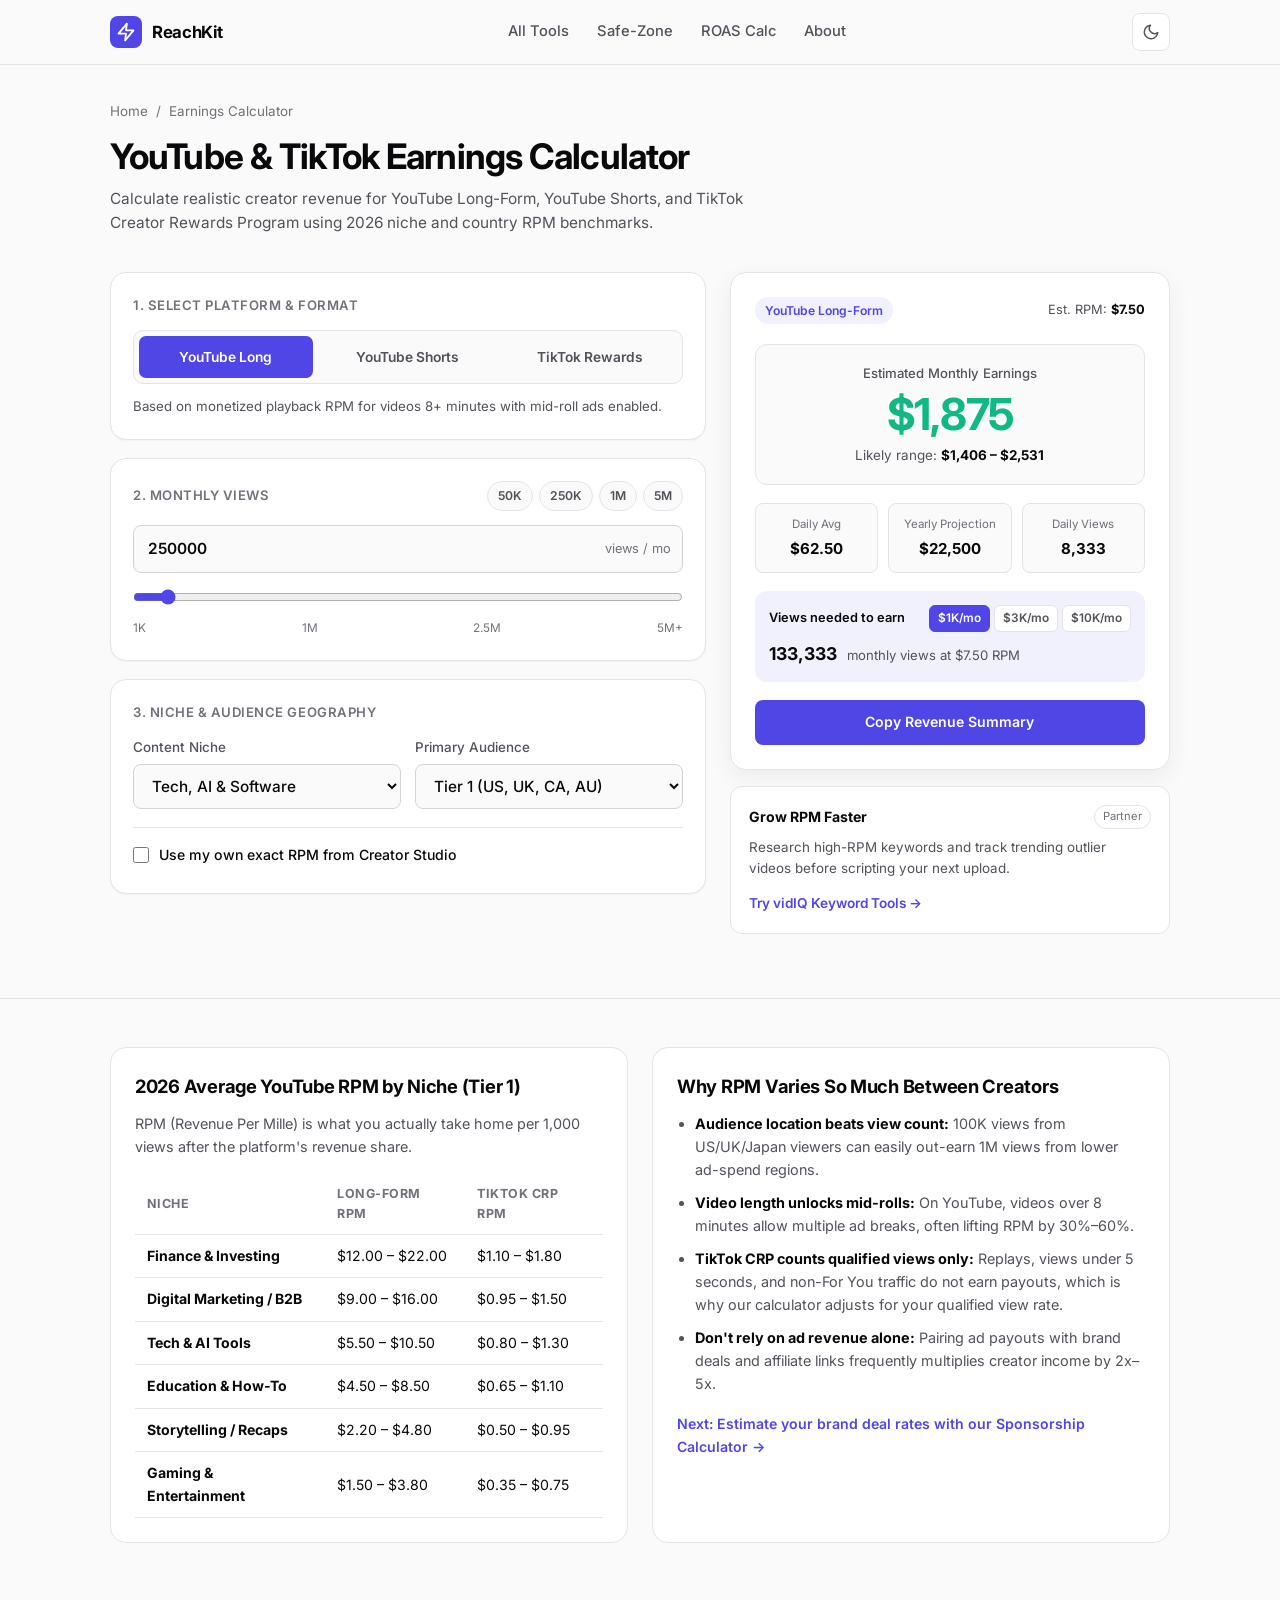
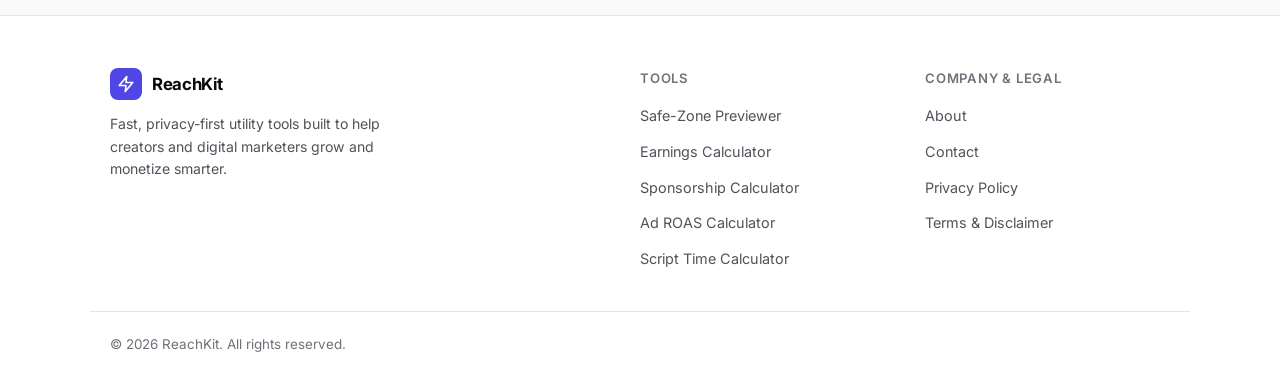
==== tools/earnings-calculator.html @ 717bc02e "Add files via upload" ====
<!DOCTYPE html>
<html lang="en">
<head>
  <meta charset="UTF-8" />
  <meta name="viewport" content="width=device-width, initial-scale=1.0" />
  <title>YouTube &amp; TikTok Earnings Calculator (2026 RPM) — ReachKit</title>
  <link rel="icon" type="image/svg+xml" href="../favicon.svg" />
<meta name="theme-color" content="#4f46e5" />
  <meta
    name="description"
    content="Estimate monthly and yearly income for YouTube Long-Form, YouTube Shorts, and TikTok Creator Rewards Program based on views, niche, and audience country RPM."
  />

  <link rel="preconnect" href="https://fonts.googleapis.com" />
  <link rel="preconnect" href="https://fonts.gstatic.com" crossorigin />
  <link
    href="https://fonts.googleapis.com/css2?family=Inter:wght@400;500;600;700&display=swap"
    rel="stylesheet"
  />

  <!-- Prevent Dark Mode Flash -->
  <script>
    (function () {
      const savedTheme = localStorage.getItem("reachkit-theme");
      const prefersDark = window.matchMedia("(prefers-color-scheme: dark)").matches;
      const theme = savedTheme || (prefersDark ? "dark" : "light");
      document.documentElement.setAttribute("data-theme", theme);
    })();
  </script>

  <link rel="stylesheet" href="../css/style.css" />
  <link rel="stylesheet" href="../css/earnings.css" />
</head>
<body>
  <!-- Header -->
  <header class="site-header">
    <div class="container header-inner">
      <a href="../index.html" class="brand" aria-label="ReachKit Home">
        <span class="brand-icon" aria-hidden="true">
          <svg width="20" height="20" viewBox="0 0 24 24" fill="none" stroke="currentColor" stroke-width="2.2" stroke-linecap="round" stroke-linejoin="round">
            <path d="M13 2L3 14h9l-1 8 10-12h-9l1-8z" />
          </svg>
        </span>
        <span class="brand-name">ReachKit</span>
      </a>

      <nav class="nav-links" id="navLinks" aria-label="Primary Navigation">
        <a href="../index.html#tools" class="nav-link">All Tools</a>
        <a href="safe-zone-previewer.html" class="nav-link">Safe-Zone</a>
        <a href="roas-calculator.html" class="nav-link">ROAS Calc</a>
        <a href="../pages/about.html" class="nav-link">About</a>
      </nav>

      <div class="header-actions">
        <button
          type="button"
          class="icon-btn"
          id="themeToggle"
          aria-label="Toggle Light and Dark Mode"
          title="Toggle Theme"
        >
          <svg class="icon-sun" width="18" height="18" viewBox="0 0 24 24" fill="none" stroke="currentColor" stroke-width="2" stroke-linecap="round" stroke-linejoin="round">
            <circle cx="12" cy="12" r="5" />
            <line x1="12" y1="1" x2="12" y2="3" />
            <line x1="12" y1="21" x2="12" y2="23" />
            <line x1="4.22" y1="4.22" x2="5.64" y2="5.64" />
            <line x1="18.36" y1="18.36" x2="19.78" y2="19.78" />
            <line x1="1" y1="12" x2="3" y2="12" />
            <line x1="21" y1="12" x2="23" y2="12" />
            <line x1="4.22" y1="19.78" x2="5.64" y2="18.36" />
            <line x1="18.36" y1="5.64" x2="19.78" y2="4.22" />
          </svg>
          <svg class="icon-moon" width="18" height="18" viewBox="0 0 24 24" fill="none" stroke="currentColor" stroke-width="2" stroke-linecap="round" stroke-linejoin="round">
            <path d="M21 12.79A9 9 0 1 1 11.21 3 7 7 0 0 0 21 12.79z" />
          </svg>
        </button>

        <button
          type="button"
          class="icon-btn mobile-menu-btn"
          id="mobileMenuToggle"
          aria-label="Toggle Navigation Menu"
          aria-expanded="false"
        >
          <svg width="20" height="20" viewBox="0 0 24 24" fill="none" stroke="currentColor" stroke-width="2" stroke-linecap="round" stroke-linejoin="round">
            <line x1="3" y1="6" x2="21" y2="6" />
            <line x1="3" y1="12" x2="21" y2="12" />
            <line x1="3" y1="18" x2="21" y2="18" />
          </svg>
        </button>
      </div>
    </div>
  </header>

  <main>
    <!-- Tool Intro -->
    <section class="tool-header">
      <div class="container">
        <nav class="breadcrumb" aria-label="Breadcrumb">
          <a href="../index.html">Home</a>
          <span>/</span>
          <span>Earnings Calculator</span>
        </nav>
        <h1>YouTube &amp; TikTok Earnings Calculator</h1>
        <p class="tool-lead">
          Calculate realistic creator revenue for YouTube Long-Form, YouTube Shorts, and TikTok Creator Rewards Program using 2026 niche and country RPM benchmarks.
        </p>
      </div>
    </section>

    <!-- Main Calculator Workspace -->
    <section class="calc-section">
      <div class="container calc-grid">
        <!-- Left Panel: Inputs -->
        <div class="calc-inputs">
          <!-- 1. Platform Selector -->
          <div class="calc-card">
            <label class="calc-label">1. Select Platform &amp; Format</label>
            <div class="platform-tabs" role="tablist">
              <button type="button" class="platform-tab active" data-platform="yt-long" role="tab" aria-selected="true">
                YouTube Long
              </button>
              <button type="button" class="platform-tab" data-platform="yt-shorts" role="tab" aria-selected="false">
                YouTube Shorts
              </button>
              <button type="button" class="platform-tab" data-platform="tiktok-crp" role="tab" aria-selected="false">
                TikTok Rewards
              </button>
            </div>
            <p class="platform-note" id="platformNote">
              Based on monetized playback RPM for videos 8+ minutes with mid-roll ads enabled.
            </p>
          </div>

          <!-- 2. Views Input -->
          <div class="calc-card">
            <div class="label-row">
              <label class="calc-label" for="viewsInput" style="margin-bottom:0;">2. Monthly Views</label>
              <div class="preset-chips">
                <button type="button" class="preset-chip" data-views="50000">50K</button>
                <button type="button" class="preset-chip" data-views="250000">250K</button>
                <button type="button" class="preset-chip" data-views="1000000">1M</button>
                <button type="button" class="preset-chip" data-views="5000000">5M</button>
              </div>
            </div>

            <div class="number-input-wrap">
              <input
                type="number"
                id="viewsInput"
                class="text-input"
                min="0"
                max="100000000"
                step="1000"
                value="250000"
              />
              <span class="input-suffix">views / mo</span>
            </div>

            <input
              type="range"
              id="viewsSlider"
              class="range-slider"
              min="1000"
              max="5000000"
              step="1000"
              value="250000"
            />
            <div class="range-marks">
              <span>1K</span>
              <span>1M</span>
              <span>2.5M</span>
              <span>5M+</span>
            </div>
          </div>

          <!-- 3. Niche & Audience Region -->
          <div class="calc-card">
            <label class="calc-label">3. Niche &amp; Audience Geography</label>

            <div class="form-grid">
              <div class="field-group">
                <label class="field-label" for="nicheSelect">Content Niche</label>
                <select id="nicheSelect" class="select-input">
                  <option value="finance">Finance, Investing &amp; Crypto</option>
                  <option value="marketing">Digital Marketing &amp; Business</option>
                  <option value="tech" selected>Tech, AI &amp; Software</option>
                  <option value="education">Education &amp; Tutorials</option>
                  <option value="lifestyle">Lifestyle, Vlogs &amp; Fitness</option>
                  <option value="storytelling">Movie Recaps &amp; Storytelling</option>
                  <option value="gaming">Gaming &amp; Esports</option>
                  <option value="entertainment">Entertainment &amp; Comedy</option>
                </select>
              </div>

              <div class="field-group">
                <label class="field-label" for="regionSelect">Primary Audience</label>
                <select id="regionSelect" class="select-input">
                  <option value="tier1" selected>Tier 1 (US, UK, CA, AU)</option>
                  <option value="tier2">Tier 2 (Japan, Korea, Western EU)</option>
                  <option value="global">Mixed Global Audience</option>
                  <option value="tier3">Tier 3 (SEA, India, LATAM)</option>
                </select>
              </div>
            </div>

            <!-- TikTok Qualified Views Control (only visible for TikTok CRP) -->
            <div class="qualified-box" id="qualifiedBox" hidden>
              <div class="slider-header">
                <span>Qualified Views Rate (TikTok CRP)</span>
                <strong id="qualifiedValue">50%</strong>
              </div>
              <input type="range" id="qualifiedSlider" class="range-slider" min="20" max="90" value="50" />
              <p class="field-hint">
                Only For You feed views lasting 5+ seconds on 1+ minute videos qualify for payouts (typically 40%–60%).
              </p>
            </div>

            <!-- Custom RPM Override -->
            <div class="custom-rpm-wrap">
              <label class="toggle-inline">
                <input type="checkbox" id="customRpmToggle" />
                <span>Use my own exact RPM from Creator Studio</span>
              </label>

              <div class="custom-rpm-input-box" id="customRpmBox" hidden>
                <div class="number-input-wrap">
                  <span class="input-prefix">$</span>
                  <input
                    type="number"
                    id="customRpmInput"
                    class="text-input has-prefix"
                    min="0.01"
                    max="100"
                    step="0.05"
                    value="4.50"
                  />
                  <span class="input-suffix">per 1K views</span>
                </div>
              </div>
            </div>
          </div>
        </div>

        <!-- Right Panel: Live Results -->
        <div class="results-panel">
          <div class="results-card">
            <div class="results-top">
              <span class="results-badge" id="resultPlatformBadge">YouTube Long-Form</span>
              <span class="rpm-pill">Est. RPM: <strong id="effectiveRpmDisplay">$6.50</strong></span>
            </div>

            <div class="hero-metric">
              <span class="metric-label">Estimated Monthly Earnings</span>
              <div class="metric-value" id="monthlyMid">$1,625</div>
              <div class="metric-range">
                Likely range: <strong id="monthlyRange">$1,219 – $2,194</strong>
              </div>
            </div>

            <div class="sub-metrics">
              <div class="sub-metric-box">
                <span>Daily Avg</span>
                <strong id="dailyEst">$54</strong>
              </div>
              <div class="sub-metric-box">
                <span>Yearly Projection</span>
                <strong id="yearlyEst">$19,500</strong>
              </div>
              <div class="sub-metric-box" id="qualifiedMetricBox" hidden>
                <span>Qualified Views</span>
                <strong id="qualifiedViewsEst">125,000</strong>
              </div>
              <div class="sub-metric-box" id="dailyViewsMetricBox">
                <span>Daily Views</span>
                <strong id="dailyViewsEst">8,333</strong>
              </div>
            </div>

            <!-- Goal Planner Mini Box -->
            <div class="goal-box">
              <div class="goal-header">
                <span>Views needed to earn</span>
                <div class="goal-pills">
                  <button type="button" class="goal-pill active" data-goal="1000">$1K/mo</button>
                  <button type="button" class="goal-pill" data-goal="3000">$3K/mo</button>
                  <button type="button" class="goal-pill" data-goal="10000">$10K/mo</button>
                </div>
              </div>
              <div class="goal-result">
                <strong id="goalViewsOutput">153,846</strong>
                <span id="goalNote">total monthly views at current RPM</span>
              </div>
            </div>

            <div class="results-actions">
              <button type="button" class="btn-primary btn-full" id="copyResultBtn">
                Copy Revenue Summary
              </button>
            </div>
          </div>

          <!-- Native Partner Suggestion -->
          <div class="partner-card">
            <div class="partner-meta">
              <span class="partner-label">Grow RPM Faster</span>
              <span class="partner-tag">Partner</span>
            </div>
            <p>Research high-RPM keywords and track trending outlier videos before scripting your next upload.</p>
            <a href="#" target="_blank" rel="noopener sponsored" class="partner-link">
              Try vidIQ Keyword Tools &rarr;
            </a>
          </div>
        </div>
      </div>
    </section>

    <!-- SEO Benchmark Table & Explainer -->
    <section class="seo-section">
      <div class="container seo-grid">
        <div class="seo-card">
          <h2>2026 Average YouTube RPM by Niche (Tier 1)</h2>
          <p>RPM (Revenue Per Mille) is what you actually take home per 1,000 views after the platform's revenue share.</p>

          <div class="table-wrap">
            <table class="specs-table">
              <thead>
                <tr>
                  <th>Niche</th>
                  <th>Long-Form RPM</th>
                  <th>TikTok CRP RPM</th>
                </tr>
              </thead>
              <tbody>
                <tr>
                  <td><strong>Finance &amp; Investing</strong></td>
                  <td>$12.00 – $22.00</td>
                  <td>$1.10 – $1.80</td>
                </tr>
                <tr>
                  <td><strong>Digital Marketing / B2B</strong></td>
                  <td>$9.00 – $16.00</td>
                  <td>$0.95 – $1.50</td>
                </tr>
                <tr>
                  <td><strong>Tech &amp; AI Tools</strong></td>
                  <td>$5.50 – $10.50</td>
                  <td>$0.80 – $1.30</td>
                </tr>
                <tr>
                  <td><strong>Education &amp; How-To</strong></td>
                  <td>$4.50 – $8.50</td>
                  <td>$0.65 – $1.10</td>
                </tr>
                <tr>
                  <td><strong>Storytelling / Recaps</strong></td>
                  <td>$2.20 – $4.80</td>
                  <td>$0.50 – $0.95</td>
                </tr>
                <tr>
                  <td><strong>Gaming &amp; Entertainment</strong></td>
                  <td>$1.50 – $3.80</td>
                  <td>$0.35 – $0.75</td>
                </tr>
              </tbody>
            </table>
          </div>
        </div>

        <div class="seo-card">
          <h2>Why RPM Varies So Much Between Creators</h2>
          <ul class="tips-list">
            <li><strong>Audience location beats view count:</strong> 100K views from US/UK/Japan viewers can easily out-earn 1M views from lower ad-spend regions.</li>
            <li><strong>Video length unlocks mid-rolls:</strong> On YouTube, videos over 8 minutes allow multiple ad breaks, often lifting RPM by 30%–60%.</li>
            <li><strong>TikTok CRP counts qualified views only:</strong> Replays, views under 5 seconds, and non-For You traffic do not earn payouts, which is why our calculator adjusts for your qualified view rate.</li>
            <li><strong>Don't rely on ad revenue alone:</strong> Pairing ad payouts with brand deals and affiliate links frequently multiplies creator income by 2x–5x.</li>
          </ul>
          <a href="sponsorship-calculator.html" class="next-tool-link">
            Next: Estimate your brand deal rates with our Sponsorship Calculator &rarr;
          </a>
        </div>
      </div>
    </section>
  </main>

  <!-- Footer -->
  <footer class="site-footer">
    <div class="container footer-grid">
      <div class="footer-brand">
        <a href="../index.html" class="brand">
          <span class="brand-icon" aria-hidden="true">
            <svg width="18" height="18" viewBox="0 0 24 24" fill="none" stroke="currentColor" stroke-width="2.2" stroke-linecap="round" stroke-linejoin="round">
              <path d="M13 2L3 14h9l-1 8 10-12h-9l1-8z" />
            </svg>
          </span>
          <span class="brand-name">ReachKit</span>
        </a>
        <p>Fast, privacy-first utility tools built to help creators and digital marketers grow and monetize smarter.</p>
      </div>

      <div class="footer-col">
        <h3>Tools</h3>
        <ul>
          <li><a href="safe-zone-previewer.html">Safe-Zone Previewer</a></li>
          <li><a href="earnings-calculator.html">Earnings Calculator</a></li>
          <li><a href="sponsorship-calculator.html">Sponsorship Calculator</a></li>
          <li><a href="roas-calculator.html">Ad ROAS Calculator</a></li>
          <li><a href="script-time-calculator.html">Script Time Calculator</a></li>
        </ul>
      </div>

      <div class="footer-col">
        <h3>Company &amp; Legal</h3>
        <ul>
          <li><a href="../pages/about.html">About</a></li>
          <li><a href="../pages/contact.html">Contact</a></li>
          <li><a href="../pages/privacy-policy.html">Privacy Policy</a></li>
          <li><a href="../pages/terms.html">Terms &amp; Disclaimer</a></li>
        </ul>
      </div>
    </div>

    <div class="container footer-bottom">
      <p>&copy; <span id="currentYear">2026</span> ReachKit. All rights reserved.</p>
    </div>
  </footer>

  <script src="../js/main.js"></script>
  <script src="../js/earnings.js"></script>
</body>
</html>
---- css/style.css ----
/* =========================================
   ReachKit — Minimalist Design System
   ========================================= */

:root {
  --bg: #fafafa;
  --surface: #ffffff;
  --surface-hover: #f4f4f5;
  --border: #e4e4e7;
  --border-strong: #d4d4d8;
  --text-primary: #09090b;
  --text-secondary: #52525b;
  --text-muted: #71717a;
  --accent: #4f46e5;
  --accent-hover: #4338ca;
  --accent-soft: rgba(79, 70, 229, 0.08);
  --header-bg: rgba(250, 250, 250, 0.85);
  --shadow-sm: 0 1px 2px rgba(0, 0, 0, 0.04);
  --shadow-md: 0 8px 24px rgba(0, 0, 0, 0.06);
  --radius-sm: 8px;
  --radius-md: 12px;
  --radius-lg: 16px;
  --container-max: 1100px;
}

[data-theme="dark"] {
  --bg: #09090b;
  --surface: #131316;
  --surface-hover: #1c1c21;
  --border: #27272a;
  --border-strong: #3f3f46;
  --text-primary: #fafafa;
  --text-secondary: #a1a1aa;
  --text-muted: #71717a;
  --accent: #6366f1;
  --accent-hover: #818cf8;
  --accent-soft: rgba(99, 102, 241, 0.14);
  --header-bg: rgba(9, 9, 11, 0.85);
  --shadow-sm: 0 1px 2px rgba(0, 0, 0, 0.3);
  --shadow-md: 0 10px 28px rgba(0, 0, 0, 0.45);
}

/* Base Reset */
*,
*::before,
*::after {
  box-sizing: border-box;
  margin: 0;
  padding: 0;
}

html {
  scroll-behavior: smooth;
}

body {
  font-family: "Inter", -apple-system, BlinkMacSystemFont, "Segoe UI", Roboto, sans-serif;
  background-color: var(--bg);
  color: var(--text-primary);
  line-height: 1.6;
  -webkit-font-smoothing: antialiased;
  transition: background-color 0.2s ease, color 0.2s ease;
}

a {
  color: inherit;
  text-decoration: none;
}

button {
  font: inherit;
  cursor: pointer;
  background: none;
  border: none;
  color: inherit;
}

.container {
  width: 100%;
  max-width: var(--container-max);
  margin: 0 auto;
  padding: 0 20px;
}

/* =========================================
   1. Sticky Header
   ========================================= */
.site-header {
  position: sticky;
  top: 0;
  z-index: 50;
  background-color: var(--header-bg);
  backdrop-filter: blur(12px);
  -webkit-backdrop-filter: blur(12px);
  border-bottom: 1px solid var(--border);
}

.header-inner {
  height: 64px;
  display: flex;
  align-items: center;
  justify-content: space-between;
  gap: 16px;
}

.brand {
  display: inline-flex;
  align-items: center;
  gap: 10px;
  font-weight: 700;
  font-size: 1.05rem;
  letter-spacing: -0.02em;
}

.brand-icon {
  width: 32px;
  height: 32px;
  border-radius: var(--radius-sm);
  background: var(--accent);
  color: #ffffff;
  display: inline-flex;
  align-items: center;
  justify-content: center;
}

.nav-links {
  display: flex;
  align-items: center;
  gap: 28px;
}

.nav-link {
  font-size: 0.92rem;
  font-weight: 500;
  color: var(--text-secondary);
  transition: color 0.15s ease;
}

.nav-link:hover {
  color: var(--text-primary);
}

.header-actions {
  display: flex;
  align-items: center;
  gap: 8px;
}

.icon-btn {
  width: 38px;
  height: 38px;
  border-radius: var(--radius-sm);
  border: 1px solid var(--border);
  background: var(--surface);
  color: var(--text-secondary);
  display: inline-flex;
  align-items: center;
  justify-content: center;
  transition: border-color 0.15s ease, color 0.15s ease, background-color 0.15s ease;
}

.icon-btn:hover {
  border-color: var(--border-strong);
  color: var(--text-primary);
  background: var(--surface-hover);
}

/* Theme Icon Visibility */
.icon-sun {
  display: none;
}
.icon-moon {
  display: block;
}

[data-theme="dark"] .icon-sun {
  display: block;
}
[data-theme="dark"] .icon-moon {
  display: none;
}

.mobile-menu-btn {
  display: none;
}

/* =========================================
   2. Hero & Filter Tabs
   ========================================= */
.hero {
  padding: 64px 0 36px;
  text-align: center;
}

.hero-inner {
  max-width: 720px;
}

.hero-badge {
  display: inline-block;
  font-size: 0.78rem;
  font-weight: 600;
  color: var(--accent);
  background: var(--accent-soft);
  padding: 5px 12px;
  border-radius: 999px;
  margin-bottom: 18px;
  letter-spacing: 0.01em;
}

.hero h1 {
  font-size: clamp(1.9rem, 4vw, 2.75rem);
  font-weight: 700;
  line-height: 1.18;
  letter-spacing: -0.03em;
  margin-bottom: 14px;
}

.hero-subtitle {
  font-size: 1.05rem;
  color: var(--text-secondary);
  max-width: 580px;
  margin: 0 auto 28px;
}

.filter-tabs {
  display: inline-flex;
  flex-wrap: wrap;
  justify-content: center;
  gap: 8px;
  background: var(--surface);
  border: 1px solid var(--border);
  padding: 5px;
  border-radius: 12px;
  box-shadow: var(--shadow-sm);
}

.filter-tab {
  padding: 8px 16px;
  border-radius: 8px;
  font-size: 0.88rem;
  font-weight: 500;
  color: var(--text-secondary);
  display: inline-flex;
  align-items: center;
  gap: 6px;
  transition: all 0.15s ease;
}

.filter-tab:hover {
  color: var(--text-primary);
}

.filter-tab.active {
  background: var(--text-primary);
  color: var(--bg);
}

.tab-count {
  font-size: 0.75rem;
  opacity: 0.75;
}

/* =========================================
   3. Tools Grid
   ========================================= */
.tools-section {
  padding: 12px 0 64px;
}

.tools-grid {
  display: grid;
  grid-template-columns: repeat(3, 1fr);
  gap: 20px;
}

.tool-card {
  background: var(--surface);
  border: 1px solid var(--border);
  border-radius: var(--radius-lg);
  padding: 24px;
  display: flex;
  flex-direction: column;
  box-shadow: var(--shadow-sm);
  transition: transform 0.2s ease, border-color 0.2s ease, box-shadow 0.2s ease;
}

.tool-card:hover {
  transform: translateY(-3px);
  border-color: var(--border-strong);
  box-shadow: var(--shadow-md);
}

.tool-card.is-hidden {
  display: none;
}

.tool-card.fade-in {
  animation: fadeUp 0.25s ease forwards;
}

@keyframes fadeUp {
  from {
    opacity: 0;
    transform: translateY(6px);
  }
  to {
    opacity: 1;
    transform: translateY(0);
  }
}

.tool-card-top {
  display: flex;
  align-items: center;
  justify-content: space-between;
  margin-bottom: 18px;
}

.tool-icon {
  width: 44px;
  height: 44px;
  border-radius: 10px;
  display: inline-flex;
  align-items: center;
  justify-content: center;
}

.icon-indigo {
  background: rgba(79, 70, 229, 0.12);
  color: #6366f1;
}
.icon-emerald {
  background: rgba(16, 185, 129, 0.12);
  color: #10b981;
}
.icon-amber {
  background: rgba(245, 158, 11, 0.12);
  color: #f59e0b;
}
.icon-sky {
  background: rgba(14, 165, 233, 0.12);
  color: #0ea5e9;
}
.icon-rose {
  background: rgba(244, 63, 94, 0.12);
  color: #f43f5e;
}

.category-tag {
  font-size: 0.75rem;
  font-weight: 500;
  color: var(--text-muted);
  background: var(--surface-hover);
  border: 1px solid var(--border);
  padding: 3px 10px;
  border-radius: 999px;
}

.tool-card h2 {
  font-size: 1.08rem;
  font-weight: 600;
  letter-spacing: -0.015em;
  margin-bottom: 8px;
}

.tool-card p {
  font-size: 0.9rem;
  color: var(--text-secondary);
  margin-bottom: 22px;
  flex-grow: 1;
}

.tool-cta {
  display: inline-flex;
  align-items: center;
  gap: 6px;
  font-size: 0.9rem;
  font-weight: 600;
  color: var(--accent);
  width: fit-content;
  transition: gap 0.15s ease, color 0.15s ease;
}

.tool-cta:hover {
  color: var(--accent-hover);
  gap: 10px;
}

/* =========================================
   4. Recommended Creator Stack (Native Monetization)
   ========================================= */
.stack-section {
  padding: 56px 0;
  border-top: 1px solid var(--border);
}

.section-header {
  display: flex;
  align-items: flex-end;
  justify-content: space-between;
  gap: 16px;
  margin-bottom: 24px;
}

.section-header h2 {
  font-size: 1.35rem;
  font-weight: 700;
  letter-spacing: -0.02em;
  margin-bottom: 4px;
}

.section-header p {
  font-size: 0.92rem;
  color: var(--text-secondary);
}

.disclosure-note {
  font-size: 0.75rem;
  color: var(--text-muted);
  border: 1px solid var(--border);
  padding: 3px 10px;
  border-radius: 999px;
  white-space: nowrap;
}

.stack-grid {
  display: grid;
  grid-template-columns: repeat(3, 1fr);
  gap: 18px;
}

.stack-card {
  background: var(--surface);
  border: 1px solid var(--border);
  border-radius: var(--radius-md);
  padding: 20px;
  display: flex;
  flex-direction: column;
  transition: border-color 0.15s ease, transform 0.15s ease;
}

.stack-card:hover {
  border-color: var(--border-strong);
  transform: translateY(-2px);
}

.stack-meta {
  display: flex;
  align-items: center;
  justify-content: space-between;
  margin-bottom: 10px;
}

.stack-name {
  font-weight: 600;
  font-size: 1rem;
}

.stack-pill {
  font-size: 0.72rem;
  font-weight: 500;
  color: var(--accent);
  background: var(--accent-soft);
  padding: 2px 8px;
  border-radius: 6px;
}

.stack-card p {
  font-size: 0.88rem;
  color: var(--text-secondary);
  margin-bottom: 14px;
  flex-grow: 1;
}

.stack-link {
  font-size: 0.86rem;
  font-weight: 600;
  color: var(--text-primary);
}

.ad-slot {
  margin-top: 28px;
  min-height: 90px;
  border: 1px dashed var(--border-strong);
  border-radius: var(--radius-md);
  display: flex;
  align-items: center;
  justify-content: center;
  color: var(--text-muted);
  font-size: 0.82rem;
}

/* =========================================
   5. Trust Strip & Mini-FAQ
   ========================================= */
.trust-faq-section {
  padding: 56px 0 72px;
  border-top: 1px solid var(--border);
}

.trust-strip {
  display: grid;
  grid-template-columns: repeat(3, 1fr);
  gap: 18px;
  margin-bottom: 56px;
}

.trust-item {
  display: flex;
  align-items: flex-start;
  gap: 12px;
  padding: 18px;
  background: var(--surface);
  border: 1px solid var(--border);
  border-radius: var(--radius-md);
}

.trust-item svg {
  color: var(--accent);
  flex-shrink: 0;
  margin-top: 2px;
}

.trust-item strong {
  display: block;
  font-size: 0.92rem;
  margin-bottom: 2px;
}

.trust-item span {
  font-size: 0.84rem;
  color: var(--text-secondary);
}

.faq-wrapper {
  max-width: 760px;
  margin: 0 auto;
}

.faq-wrapper h2 {
  font-size: 1.35rem;
  font-weight: 700;
  letter-spacing: -0.02em;
  text-align: center;
  margin-bottom: 24px;
}

.faq-list {
  display: flex;
  flex-direction: column;
  gap: 10px;
}

.faq-item {
  background: var(--surface);
  border: 1px solid var(--border);
  border-radius: var(--radius-md);
  overflow: hidden;
}

.faq-question {
  width: 100%;
  padding: 16px 20px;
  display: flex;
  align-items: center;
  justify-content: space-between;
  gap: 16px;
  text-align: left;
  font-size: 0.95rem;
  font-weight: 600;
}

.faq-chevron {
  flex-shrink: 0;
  color: var(--text-muted);
  transition: transform 0.2s ease;
}

.faq-question[aria-expanded="true"] .faq-chevron {
  transform: rotate(180deg);
}

.faq-answer {
  padding: 0 20px 18px;
  font-size: 0.9rem;
  color: var(--text-secondary);
}

/* =========================================
   6. Footer
   ========================================= */
.site-footer {
  border-top: 1px solid var(--border);
  background: var(--surface);
  padding: 52px 0 28px;
}

.footer-grid {
  display: grid;
  grid-template-columns: 2fr 1fr 1fr;
  gap: 40px;
  margin-bottom: 40px;
}

.footer-brand p {
  margin-top: 12px;
  font-size: 0.88rem;
  color: var(--text-secondary);
  max-width: 320px;
}

.footer-col h3 {
  font-size: 0.82rem;
  font-weight: 600;
  text-transform: uppercase;
  letter-spacing: 0.06em;
  color: var(--text-muted);
  margin-bottom: 14px;
}

.footer-col ul {
  list-style: none;
  display: flex;
  flex-direction: column;
  gap: 10px;
}

.footer-col a {
  font-size: 0.9rem;
  color: var(--text-secondary);
  transition: color 0.15s ease;
}

.footer-col a:hover {
  color: var(--text-primary);
}

.footer-bottom {
  border-top: 1px solid var(--border);
  padding-top: 22px;
  font-size: 0.84rem;
  color: var(--text-muted);
}

/* =========================================
   Responsive Breakpoints
   ========================================= */
@media (max-width: 960px) {
  .tools-grid,
  .stack-grid,
  .trust-strip {
    grid-template-columns: repeat(2, 1fr);
  }
}

@media (max-width: 680px) {
  .mobile-menu-btn {
    display: inline-flex;
  }

  .nav-links {
    display: none;
    position: absolute;
    top: 64px;
    left: 0;
    right: 0;
    background: var(--surface);
    border-bottom: 1px solid var(--border);
    flex-direction: column;
    align-items: flex-start;
    padding: 16px 20px;
    gap: 14px;
    box-shadow: var(--shadow-md);
  }

  .nav-links.is-open {
    display: flex;
  }

  .hero {
    padding: 44px 0 28px;
  }

  .tools-grid,
  .stack-grid,
  .trust-strip,
  .footer-grid {
    grid-template-columns: 1fr;
  }

  .section-header {
    flex-direction: column;
    align-items: flex-start;
  }
}
---- css/earnings.css ----
/* =========================================
   Tool #2: Earnings Calculator Styles
   ========================================= */

.tool-header {
  padding: 36px 0 24px;
}

.breadcrumb {
  display: flex;
  align-items: center;
  gap: 8px;
  font-size: 0.84rem;
  color: var(--text-muted);
  margin-bottom: 12px;
}

.breadcrumb a:hover {
  color: var(--text-primary);
}

.tool-header h1 {
  font-size: clamp(1.6rem, 3.2vw, 2.2rem);
  font-weight: 700;
  letter-spacing: -0.025em;
  line-height: 1.2;
  margin-bottom: 10px;
}

.tool-lead {
  color: var(--text-secondary);
  max-width: 680px;
  font-size: 0.96rem;
}

/* Main Grid */
.calc-section {
  padding: 12px 0 64px;
}

.calc-grid {
  display: grid;
  grid-template-columns: 1.15fr 0.85fr;
  gap: 24px;
  align-items: start;
}

.calc-inputs {
  display: flex;
  flex-direction: column;
  gap: 18px;
}

.calc-card {
  background: var(--surface);
  border: 1px solid var(--border);
  border-radius: var(--radius-lg);
  padding: 22px;
  box-shadow: var(--shadow-sm);
}

.calc-label {
  display: block;
  font-size: 0.82rem;
  font-weight: 600;
  text-transform: uppercase;
  letter-spacing: 0.04em;
  color: var(--text-muted);
  margin-bottom: 14px;
}

/* Platform Tabs */
.platform-tabs {
  display: grid;
  grid-template-columns: repeat(3, 1fr);
  gap: 8px;
  background: var(--bg);
  padding: 5px;
  border-radius: 10px;
  border: 1px solid var(--border);
}

.platform-tab {
  padding: 10px 8px;
  border-radius: 7px;
  font-size: 0.86rem;
  font-weight: 600;
  color: var(--text-secondary);
  transition: all 0.15s ease;
}

.platform-tab:hover {
  color: var(--text-primary);
}

.platform-tab.active {
  background: var(--accent);
  color: #ffffff;
}

.platform-note {
  margin-top: 12px;
  font-size: 0.83rem;
  color: var(--text-secondary);
}

/* Views & Preset Chips */
.label-row {
  display: flex;
  align-items: center;
  justify-content: space-between;
  flex-wrap: wrap;
  gap: 10px;
  margin-bottom: 14px;
}

.preset-chips {
  display: flex;
  gap: 6px;
}

.preset-chip {
  font-size: 0.76rem;
  font-weight: 600;
  padding: 4px 10px;
  border-radius: 999px;
  background: var(--bg);
  border: 1px solid var(--border);
  color: var(--text-secondary);
  transition: all 0.15s ease;
}

.preset-chip:hover {
  border-color: var(--accent);
  color: var(--accent);
}

.number-input-wrap {
  position: relative;
  display: flex;
  align-items: center;
  margin-bottom: 14px;
}

.text-input,
.select-input {
  width: 100%;
  padding: 11px 14px;
  border-radius: var(--radius-sm);
  border: 1px solid var(--border-strong);
  background: var(--bg);
  color: var(--text-primary);
  font: inherit;
  font-size: 0.96rem;
  font-weight: 600;
  outline: none;
  transition: border-color 0.15s ease, box-shadow 0.15s ease;
}

.text-input:focus,
.select-input:focus {
  border-color: var(--accent);
  box-shadow: 0 0 0 3px var(--accent-soft);
}

.text-input.has-prefix {
  padding-left: 28px;
}

.input-prefix {
  position: absolute;
  left: 12px;
  font-weight: 600;
  color: var(--text-muted);
}

.input-suffix {
  position: absolute;
  right: 12px;
  font-size: 0.8rem;
  color: var(--text-muted);
  pointer-events: none;
}

.range-slider {
  width: 100%;
  accent-color: var(--accent);
  cursor: pointer;
}

.range-marks {
  display: flex;
  justify-content: space-between;
  font-size: 0.74rem;
  color: var(--text-muted);
  margin-top: 6px;
}

/* Form Grid */
.form-grid {
  display: grid;
  grid-template-columns: 1fr 1fr;
  gap: 14px;
}

.field-group {
  display: flex;
  flex-direction: column;
  gap: 6px;
}

.field-label {
  font-size: 0.84rem;
  font-weight: 500;
  color: var(--text-secondary);
}

.select-input {
  font-weight: 500;
  cursor: pointer;
}

/* TikTok Qualified Box */
.qualified-box {
  margin-top: 18px;
  padding-top: 16px;
  border-top: 1px solid var(--border);
}

.slider-header {
  display: flex;
  justify-content: space-between;
  font-size: 0.86rem;
  margin-bottom: 6px;
}

.field-hint {
  margin-top: 6px;
  font-size: 0.78rem;
  color: var(--text-muted);
}

/* Custom RPM Override */
.custom-rpm-wrap {
  margin-top: 18px;
  padding-top: 16px;
  border-top: 1px solid var(--border);
}

.toggle-inline {
  display: inline-flex;
  align-items: center;
  gap: 10px;
  font-size: 0.88rem;
  font-weight: 500;
  cursor: pointer;
}

.toggle-inline input {
  width: 16px;
  height: 16px;
  accent-color: var(--accent);
}

.custom-rpm-input-box {
  margin-top: 12px;
}

/* =========================================
   Right Panel: Results Card
   ========================================= */
.results-panel {
  position: sticky;
  top: 84px;
  display: flex;
  flex-direction: column;
  gap: 16px;
}

.results-card {
  background: var(--surface);
  border: 1px solid var(--border);
  border-radius: var(--radius-lg);
  padding: 24px;
  box-shadow: var(--shadow-md);
}

.results-top {
  display: flex;
  align-items: center;
  justify-content: space-between;
  gap: 10px;
  margin-bottom: 20px;
}

.results-badge {
  font-size: 0.76rem;
  font-weight: 600;
  color: var(--accent);
  background: var(--accent-soft);
  padding: 4px 10px;
  border-radius: 999px;
}

.rpm-pill {
  font-size: 0.8rem;
  color: var(--text-secondary);
}

.rpm-pill strong {
  color: var(--text-primary);
}

.hero-metric {
  text-align: center;
  padding: 18px 12px;
  border-radius: var(--radius-md);
  background: var(--bg);
  border: 1px solid var(--border);
  margin-bottom: 18px;
}

.metric-label {
  display: block;
  font-size: 0.82rem;
  font-weight: 500;
  color: var(--text-secondary);
  margin-bottom: 6px;
}

.metric-value {
  font-size: clamp(2.1rem, 4vw, 2.75rem);
  font-weight: 700;
  letter-spacing: -0.03em;
  color: #10b981;
  line-height: 1.1;
  margin-bottom: 6px;
}

.metric-range {
  font-size: 0.84rem;
  color: var(--text-secondary);
}

.metric-range strong {
  color: var(--text-primary);
}

.sub-metrics {
  display: grid;
  grid-template-columns: repeat(3, 1fr);
  gap: 10px;
  margin-bottom: 18px;
}

.sub-metric-box {
  background: var(--bg);
  border: 1px solid var(--border);
  border-radius: var(--radius-sm);
  padding: 11px 10px;
  text-align: center;
}

.sub-metric-box span {
  display: block;
  font-size: 0.72rem;
  color: var(--text-muted);
  margin-bottom: 2px;
}

.sub-metric-box strong {
  font-size: 0.94rem;
  font-weight: 700;
}

/* Goal Planner */
.goal-box {
  padding: 14px;
  border-radius: var(--radius-md);
  background: var(--accent-soft);
  margin-bottom: 18px;
}

.goal-header {
  display: flex;
  align-items: center;
  justify-content: space-between;
  gap: 8px;
  font-size: 0.8rem;
  font-weight: 600;
  margin-bottom: 8px;
}

.goal-pills {
  display: flex;
  gap: 4px;
}

.goal-pill {
  padding: 3px 8px;
  border-radius: 6px;
  font-size: 0.74rem;
  font-weight: 600;
  color: var(--text-secondary);
  background: var(--surface);
  border: 1px solid var(--border);
}

.goal-pill.active {
  background: var(--accent);
  color: #ffffff;
  border-color: var(--accent);
}

.goal-result strong {
  font-size: 1.1rem;
  color: var(--text-primary);
  margin-right: 6px;
}

.goal-result span {
  font-size: 0.82rem;
  color: var(--text-secondary);
}

/* Buttons */
.btn-primary {
  display: inline-flex;
  align-items: center;
  justify-content: center;
  gap: 8px;
  padding: 11px 16px;
  border-radius: var(--radius-sm);
  background: var(--accent);
  color: #ffffff;
  font-size: 0.88rem;
  font-weight: 600;
  transition: background-color 0.15s ease;
}

.btn-primary:hover {
  background: var(--accent-hover);
}

.btn-full {
  width: 100%;
}

/* Partner Card */
.partner-card {
  background: var(--surface);
  border: 1px solid var(--border);
  border-radius: var(--radius-md);
  padding: 18px;
}

.partner-meta {
  display: flex;
  align-items: center;
  justify-content: space-between;
  margin-bottom: 8px;
}

.partner-label {
  font-size: 0.88rem;
  font-weight: 700;
}

.partner-tag {
  font-size: 0.7rem;
  color: var(--text-muted);
  border: 1px solid var(--border);
  padding: 2px 8px;
  border-radius: 999px;
}

.partner-card p {
  font-size: 0.84rem;
  color: var(--text-secondary);
  margin-bottom: 10px;
}

.partner-link {
  font-size: 0.85rem;
  font-weight: 600;
  color: var(--accent);
}

/* =========================================
   SEO Section
   ========================================= */
.seo-section {
  padding: 48px 0 72px;
  border-top: 1px solid var(--border);
}

.seo-grid {
  display: grid;
  grid-template-columns: 1fr 1fr;
  gap: 24px;
}

.seo-card {
  background: var(--surface);
  border: 1px solid var(--border);
  border-radius: var(--radius-lg);
  padding: 24px;
}

.seo-card h2 {
  font-size: 1.15rem;
  font-weight: 700;
  letter-spacing: -0.015em;
  margin-bottom: 10px;
}

.seo-card p {
  font-size: 0.9rem;
  color: var(--text-secondary);
  margin-bottom: 16px;
}

.table-wrap {
  overflow-x: auto;
}

.specs-table {
  width: 100%;
  border-collapse: collapse;
  font-size: 0.88rem;
}

.specs-table th,
.specs-table td {
  padding: 10px 12px;
  text-align: left;
  border-bottom: 1px solid var(--border);
}

.specs-table th {
  font-size: 0.78rem;
  text-transform: uppercase;
  letter-spacing: 0.04em;
  color: var(--text-muted);
}

.tips-list {
  padding-left: 18px;
  display: flex;
  flex-direction: column;
  gap: 10px;
  font-size: 0.9rem;
  color: var(--text-secondary);
  margin-bottom: 18px;
}

.tips-list strong {
  color: var(--text-primary);
}

.next-tool-link {
  display: inline-block;
  font-size: 0.88rem;
  font-weight: 600;
  color: var(--accent);
}

/* Responsive */
@media (max-width: 900px) {
  .calc-grid,
  .seo-grid {
    grid-template-columns: 1fr;
  }

  .results-panel {
    position: static;
  }
}

@media (max-width: 560px) {
  .form-grid,
  .sub-metrics {
    grid-template-columns: 1fr;
  }

  .platform-tabs {
    grid-template-columns: 1fr;
  }
}
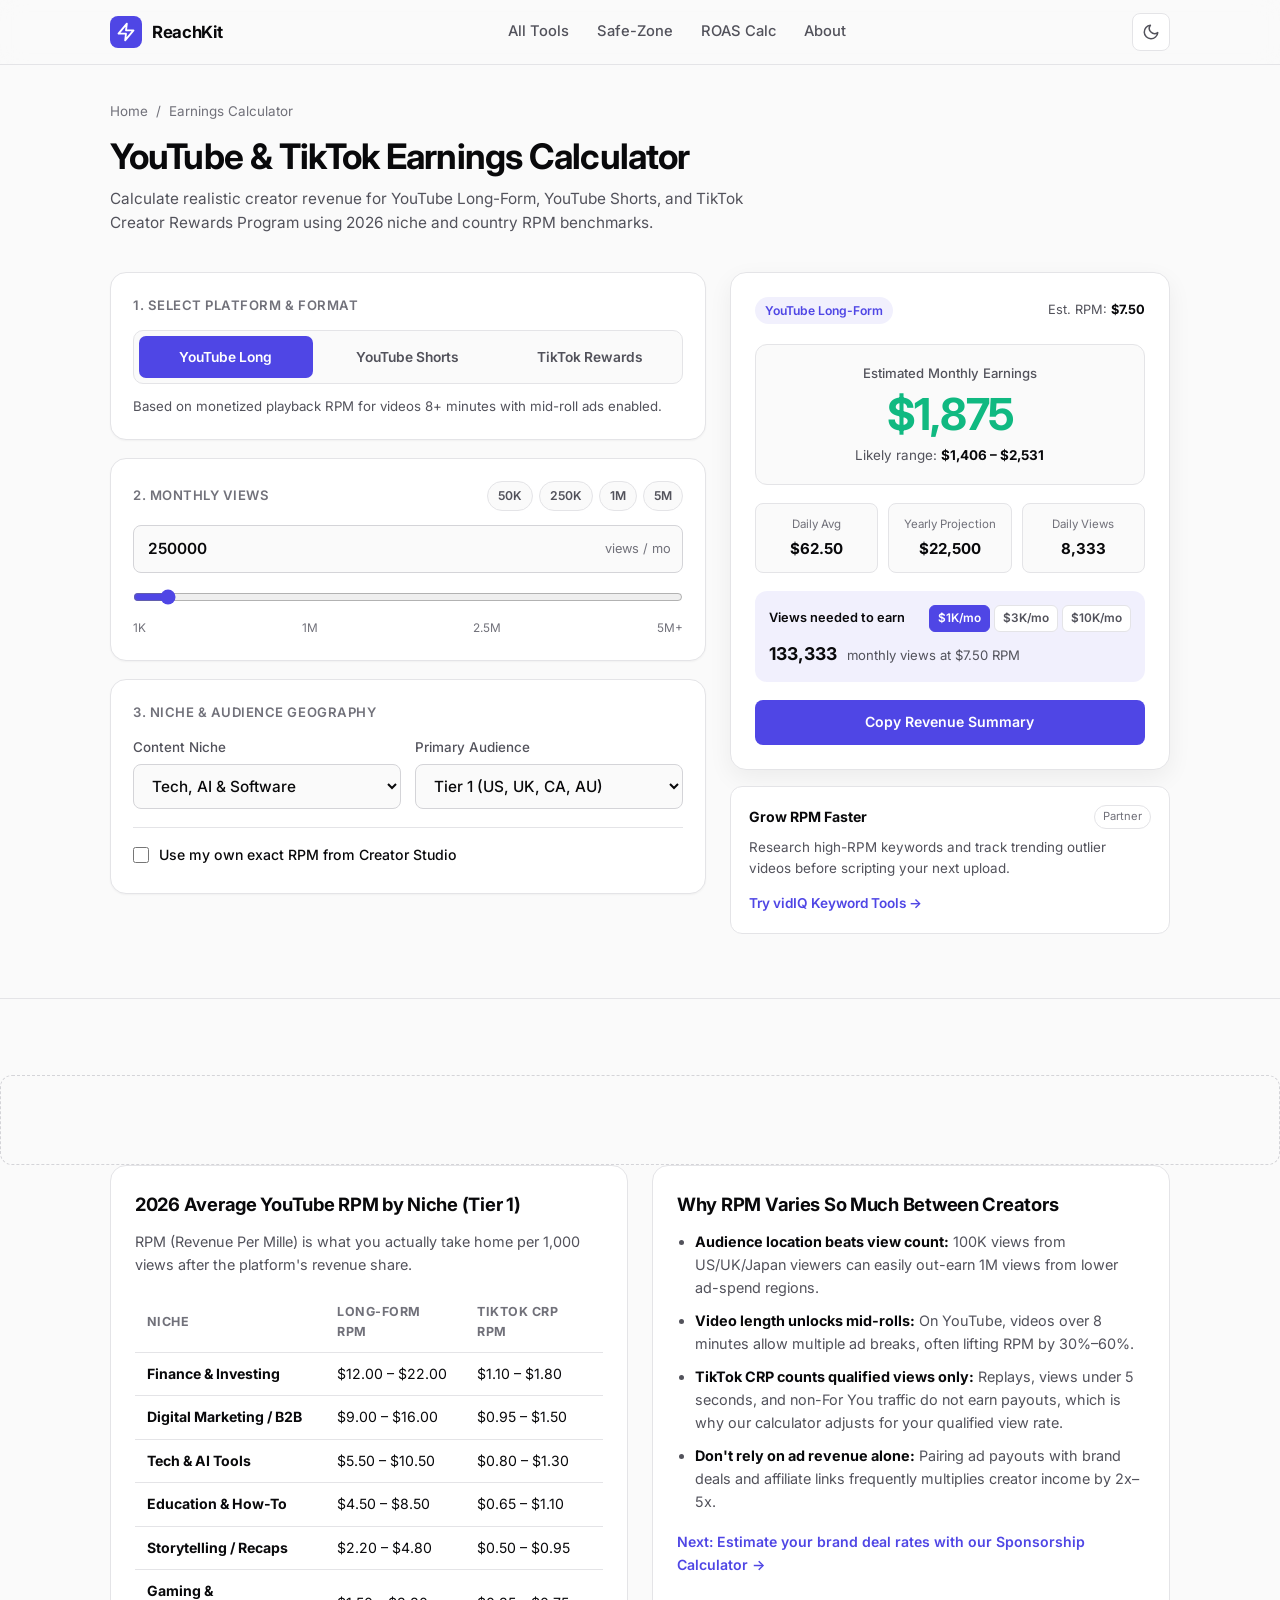
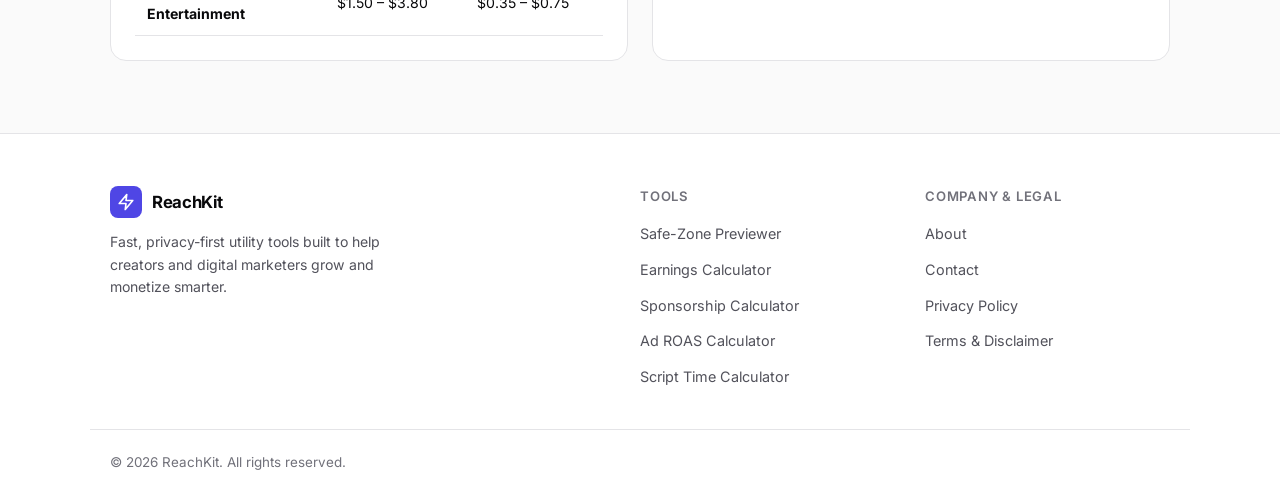
==== commit 5796d17c: "Update earnings-calculator.html" ====
--- a/tools/earnings-calculator.html
+++ b/tools/earnings-calculator.html
@@ -316,7 +316,14 @@
     </section>
 
     <!-- SEO Benchmark Table & Explainer -->
+    
     <section class="seo-section">
+      <!-- index.html ထဲက Section 4 အောက်ဆုံးနား -->
+<div class="ad-slot" aria-label="Sponsored Advertisement">
+  <!-- Adsterra ကရတဲ့ Native Banner Code ကို ဒီနေရာမှာ Paste ချပါ -->
+  <script async="async" data-cfasync="false" src="//plXXXXXXX.profitablegatecpm.com/XXXXXX/invoke.js"></script>
+  <div id="container-XXXXXXXXXXXXXXXXXXXX"></div>
+</div>  
       <div class="container seo-grid">
         <div class="seo-card">
           <h2>2026 Average YouTube RPM by Niche (Tier 1)</h2>
@@ -428,4 +435,4 @@
   <script src="../js/main.js"></script>
   <script src="../js/earnings.js"></script>
 </body>
-</html>+</html>
